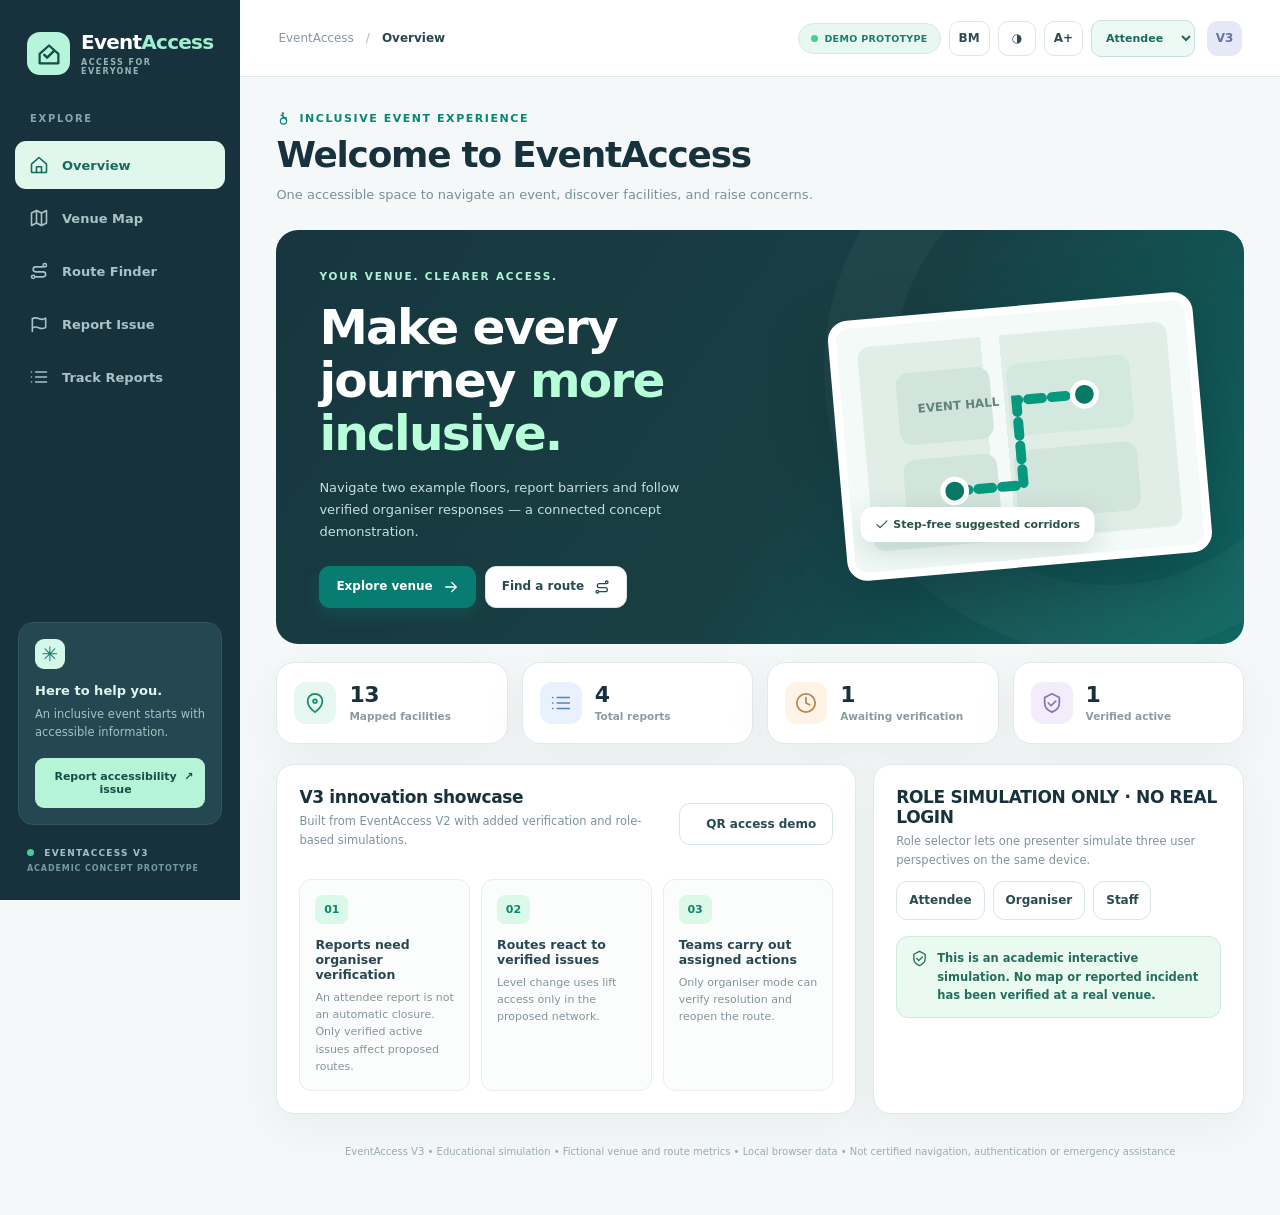
==== index.html @ 1c03f9f4 "Add files via upload" ====
<!doctype html>
<html lang="en">
<head>
<meta charset="utf-8" />
<meta name="viewport" content="width=device-width, initial-scale=1, viewport-fit=cover" />
<meta name="theme-color" content="#132f37" />
<meta name="description" content="EventAccess V3 academic prototype: discover accessible facilities, simulate safer routes, report accessibility issues and coordinate organiser responses." />
<title>EventAccess V3 — Inclusive by design</title>
<link rel="stylesheet" href="styles.css" />
</head>
<body>
<div class="app-shell">
  <aside class="sidebar" aria-label="Primary navigation">
    <a class="brand" href="#home" aria-label="EventAccess Home"><span class="brand-icon"><svg viewBox="0 0 32 32" fill="none" aria-hidden="true"><path d="M6 17 16 8l10 9v10H6V17Z" stroke="currentColor" stroke-width="2.4" stroke-linejoin="round"/><path d="m11 18 3 3 7-7" stroke="currentColor" stroke-width="2.7" stroke-linecap="round" stroke-linejoin="round"/></svg></span><span>Event<span class="brand-accent">Access</span><small>ACCESS FOR EVERYONE</small></span></a>
    <div class="side-label">EXPLORE</div>
    <nav class="nav-links" id="nav-links"></nav>
    <div class="side-help"><div class="support-icon">✳</div><strong data-t="sidebarHelpTitle">Here to help you.</strong><p data-t="sidebarHelpText">An inclusive event starts with accessible information.</p><button class="help-button" type="button" id="sidebar-help-btn">Report accessibility issue <span>↗</span></button></div>
    <div class="side-foot"><span class="status-dot"></span> EVENTACCESS V3<br><small>ACADEMIC CONCEPT PROTOTYPE</small></div>
  </aside>
  <div class="workspace">
    <header class="topbar"><div class="crumb"><span class="crumb-home">EventAccess</span><span class="crumb-div">/</span><strong id="crumb-name">Overview</strong></div><div class="top-actions"><span class="demo-chip"><span class="pulse"></span><span id="demo-word">DEMO PROTOTYPE</span></span><button id="lang-button" class="top-button" type="button" aria-label="Switch language between English and Bahasa Melayu">BM</button><button id="contrast-button" class="top-button" type="button" title="Toggle high contrast" aria-label="Toggle high-contrast mode">◑</button><button id="text-button" class="top-button" type="button" title="Increase text size" aria-label="Toggle large-text mode">A+</button><select id="role-picker" aria-label="Simulation role" class="role-picker"><option value="attendee">Attendee</option><option value="organiser">Organiser</option><option value="staff">Staff</option></select><span class="avatar" aria-hidden="true">V3</span></div></header>
    <main id="view" class="main-content" tabindex="-1"></main>
  </div>
</div>
<div id="modal-root"></div>
<div id="toast" role="status" aria-live="polite"></div>
<script src="app.js" defer></script>
<script src="v3.js" defer></script>
</body>
</html>
---- styles.css ----
:root{--navy:#17323c;--navy2:#203d49;--teal:#087c71;--teal2:#119988;--aqua:#d8faeb;--sage:#effaf4;--bg:#f5f8f8;--paper:#fff;--text:#29424c;--muted:#70858d;--border:#e1e9e9;--pink:#f6e3df;--orange:#e89c51;--blue:#578ac3;--shadow:0 14px 48px rgba(27,62,69,.055);--s:1;--round:18px;--success:#148c70;--danger:#bf594e;font-family:Inter,ui-sans-serif,system-ui,-apple-system,BlinkMacSystemFont,"Segoe UI",sans-serif;color:var(--text)}
*{box-sizing:border-box}html{scroll-behavior:smooth}body{margin:0;background:var(--bg);font-size:calc(14px * var(--s))}button,input,textarea,select{font:inherit}button{cursor:pointer}a{color:inherit;text-decoration:none}svg{display:inline-block;vertical-align:middle;max-width:100%}h1,h2,h3,h4,p{margin-top:0}button:focus-visible,select:focus-visible,input:focus-visible,textarea:focus-visible,a:focus-visible,[tabindex]:focus-visible{outline:3px solid #edb64b;outline-offset:3px}.app-shell{display:flex;min-height:100vh}.sidebar{background:var(--navy);color:#e1f4ee;flex:0 0 235px;display:flex;flex-direction:column;padding:30px 15px 24px;position:sticky;top:0;height:100vh;z-index:10}.brand{display:flex;align-items:center;gap:11px;padding:0 12px 37px;font-size:20px;letter-spacing:-.75px;font-weight:850;color:#fff}.brand-icon{display:grid;place-items:center;background:#b6f5d9;border-radius:13px;width:43px;height:43px;color:#174e49;flex:none}.brand-icon svg{width:30px;height:30px}.brand-accent{color:#a1efd1}.brand small{display:block;color:#91b8b4;letter-spacing:1.45px;font-size:8px;margin-top:4px}.side-label{font-weight:850;letter-spacing:1.7px;color:#83a6ae;font-size:10px;margin:0 15px 17px}.nav-links{display:flex;flex-direction:column;gap:5px}.nav-link{display:flex;gap:13px;align-items:center;padding:13px 13px;border:1px solid transparent;border-radius:11px;font-size:13px;font-weight:670;color:#a8c2c5;background:none;text-align:left;width:100%;transition:background .15s}.nav-link:hover{background:#264852;color:#fff}.nav-link.active{color:#176b5c;background:#e0f7ec;font-weight:850}.nav-link svg{height:20px;width:20px;flex:none}.side-help{margin:auto 3px 0;background:#244751;border-radius:15px;border:1px solid #31545b;padding:16px}.support-icon{width:30px;height:30px;border-radius:9px;display:grid;place-items:center;background:#d4f8e7;color:#1a7868;font-size:20px;margin-bottom:13px}.side-help strong{font-size:13px}.side-help p{color:#a3c3c3;font-size:11.5px;line-height:1.6;margin:7px 0 17px}.help-button{width:100%;border:0;border-radius:9px;background:#b5f4d7;color:#174c46;padding:12px;font-weight:850;font-size:11px;display:flex;justify-content:space-between}.side-foot{font-size:9px;letter-spacing:1.2px;font-weight:850;margin:21px 12px 0;color:#a3c2c5;line-height:1.65}.side-foot small{font-size:8px;letter-spacing:.9px;color:#759aa3}.status-dot,.pulse{display:inline-block;background:#44ce98;border-radius:50%;width:7px;height:7px;margin-right:6px}.workspace{flex:1;min-width:0}.topbar{height:77px;padding:0 38px;background:var(--paper);border-bottom:1px solid var(--border);display:flex;align-items:center;justify-content:space-between;gap:10px}.crumb{font-size:12px;display:flex;align-items:center;gap:12px;color:#8796a0}.crumb strong{color:#294652;font-weight:850}.crumb-div{color:#adbabf}.top-actions{display:flex;align-items:center;gap:8px}.demo-chip{background:#e8f7ef;border:1px solid #d6eae1;color:#187e6b;font-size:9.5px;letter-spacing:.3px;font-weight:850;padding:9px 12px;border-radius:99px;white-space:nowrap}.top-button{background:#fff;border:1px solid #dce8e6;border-radius:10px;height:35px;min-width:38px;padding:0 9px;color:#314c55;font-weight:850;font-size:12px}.top-button[aria-pressed=true]{background:#ceefe3;color:#035b51;border-color:#9addc6}.avatar{height:35px;width:35px;border-radius:11px;display:grid;place-items:center;background:#e5e9f7;color:#6671a8;font-weight:850;font-size:12px;margin-left:4px}.main-content{padding:34px 36px 55px;max-width:1480px;margin:auto}.kicker{color:#088677;font-size:11px;letter-spacing:1.55px;font-weight:850;display:flex;align-items:center;gap:8px;text-transform:uppercase}.page-title{font-size:clamp(28px,2.8vw,38px);font-weight:870;letter-spacing:-1.2px;line-height:1.13;color:var(--navy);margin:9px 0 8px}.page-subtitle{color:#799099;font-size:13px;line-height:1.7;margin-bottom:24px;max-width:840px}.card{background:var(--paper);border:1px solid var(--border);border-radius:var(--round);box-shadow:var(--shadow)}.pad{padding:22px}.flex{display:flex;align-items:center}.between{justify-content:space-between}.gap{gap:12px}.muted{color:var(--muted)}.subnote{font-size:11.5px;color:#7e939a;line-height:1.65}.section-head{font-size:17px;font-weight:850;color:var(--navy);letter-spacing:-.35px;margin:0 0 5px}.btn{border:1px solid transparent;display:inline-flex;align-items:center;justify-content:center;gap:10px;padding:12px 16px;border-radius:11px;font-size:12px;font-weight:850;line-height:1.25;transition:transform .16s,background .16s;white-space:nowrap}.btn:hover{transform:translateY(-1px)}.btn svg{height:16px;width:16px}.btn-main{background:var(--teal);color:#fff;box-shadow:0 6px 17px #168a7840}.btn-outline{background:#fff;color:#274b52;border-color:#d8e6e6}.btn-soft{background:#d8f8e8;color:#13705e}.btn-danger{background:#f5e4df;color:#a54d45}.btn:disabled{cursor:not-allowed;opacity:.5}.btn-full{width:100%}.chip{display:inline-flex;align-items:center;gap:6px;border-radius:999px;padding:7px 10px;background:#eef3f3;color:#577078;font-weight:800;font-size:10px;white-space:nowrap}.chip.green{background:#e4f8eb;color:#13836a}.chip.red{background:#f9e9e7;color:#b2514a}.chip.amber{background:#fff2df;color:#aa732e}.chip.blue{background:#e6effa;color:#466fa5}.chip svg{height:13px;width:13px}.banner{border-radius:13px;padding:12px 15px;display:flex;align-items:flex-start;gap:9px;font-size:11px;line-height:1.65;margin-bottom:17px;background:#fff6e9;border:1px solid #efdfc6;color:#946a35}.banner svg{width:17px;height:17px;flex-shrink:0;margin-top:1px}.banner.success{background:#e8fbef;border-color:#c2ebd0;color:#28795c}.banner.warn{background:#fdf3e7}.hero{background:linear-gradient(125deg,#17363f 0%,#183f43 55%,#0c7069 110%);min-height:333px;border-radius:22px;display:grid;grid-template-columns:1fr .86fr;position:relative;overflow:hidden;color:#fff}.hero:after{content:"";position:absolute;width:430px;height:430px;border:70px solid #ffffff09;border-radius:50%;right:-150px;top:-145px}.hero-copy{padding:40px 35px 36px 43px;z-index:1}.hero-kicker{font-size:10.5px;font-weight:900;letter-spacing:1.8px;color:#b1f1d8}.hero h2{font-size:clamp(32px,3.8vw,51px);letter-spacing:-1.8px;line-height:1.09;margin:19px 0 17px;color:#fff;max-width:560px}.hero h2 em{font-style:normal;color:#b7ffd9}.hero p{font-size:13px;line-height:1.7;color:#c7dfde;max-width:405px;margin-bottom:23px}.hero-actions{display:flex;gap:9px;flex-wrap:wrap}.hero-map{display:flex;align-items:center;justify-content:center;padding:24px;z-index:1}.hero-graphic{width:min(100%,366px);aspect-ratio:1.4;border-radius:20px;background:#f3faf7;border:8px solid white;box-shadow:0 24px 60px #082c3265;transform:rotate(-5deg);position:relative;overflow:hidden}.hero-graphic:before{content:"";position:absolute;inset:20px;background:linear-gradient(90deg,#e0eee7 0 40%,transparent 40% 46%,#e0eee7 46% 100%);border-radius:12px}.hero-route{position:absolute;top:11%;left:9%;height:82%;width:82%}.hero-overlay{position:absolute;bottom:21px;left:8px;transform:rotate(5deg);background:#fff;padding:10px 14px;border-radius:12px;box-shadow:0 9px 30px #0d403f2a;color:#28544c;font-size:11px;font-weight:850}.home-metrics,.dash-metrics{display:grid;grid-template-columns:repeat(4,1fr);gap:14px;margin:18px 0 20px}.metric{display:flex;gap:13px;align-items:center;padding:19px 17px}.metric-icon{display:grid;place-items:center;height:42px;width:42px;border-radius:12px;background:#e6f8ef;color:#118a70;flex:none}.metric-icon.blue{background:#e9f1fc;color:#5584ba}.metric-icon.purple{background:#f3edfb;color:#8974b2}.metric-icon.orange{background:#fff2e7;color:#bb854e}.metric-icon svg{height:22px;width:22px}.metric-num{font-weight:900;color:var(--navy);font-size:22px;letter-spacing:-.5px}.metric-desc{color:#8a9ba2;font-weight:700;font-size:10.5px;margin-top:3px}.home-grid{display:grid;grid-template-columns:1.22fr .78fr;gap:17px}.step-grid{display:grid;grid-template-columns:repeat(3,1fr);gap:11px;margin-top:18px}.step{padding:15px;border:1px solid #e7eeee;border-radius:12px;background:#fafdfb}.step-index{display:inline-grid;place-items:center;border-radius:8px;height:29px;width:33px;background:#daf9e9;color:#0c866c;font-size:11px;font-weight:900}.step h3{font-size:12.5px;color:#2b4651;margin:13px 0 7px}.step p{font-size:11px;line-height:1.55;color:#82959c;margin:0}.home-note{padding:13px 0;display:flex;gap:11px;border-bottom:1px solid #edf0f1}.home-note:last-child{border-bottom:0}.home-note svg{height:19px;width:19px;color:var(--teal);flex:none}.home-note b{display:block;font-size:11.5px;color:#36525d;margin:0 0 5px}.home-note small{font-size:10.5px;color:#8a9ca4;line-height:1.6}.split{display:grid;grid-template-columns:minmax(0,1.7fr) minmax(270px,.7fr);gap:17px;align-items:start}.map-panel{padding:17px}.map-toolbar{display:flex;align-items:center;justify-content:space-between;gap:13px;margin-bottom:13px;flex-wrap:wrap}.floor-pill{font-size:10px;color:#5a7c7e;font-weight:850;border-radius:8px;padding:9px 11px;background:#ecf5f2}.filter-row{display:flex;flex-wrap:wrap;gap:5px}.filter-button{padding:8px 10px;font-size:10.5px;font-weight:850;border:1px solid #dfebea;border-radius:8px;color:#697f86;background:#fff}.filter-button.active{background:#dcf8eb;border-color:#b7e6d2;color:#087e67}.map-canvas{width:100%;height:auto;max-height:560px;display:block;background:#f6faf9;border-radius:14px;border:1px solid #e4efed;overflow:hidden}.map-canvas .zone{fill:#e5f1eb;stroke:#c5ded5;stroke-width:2}.map-canvas .zoneb{fill:#e9f0f9;stroke:#cad9e7;stroke-width:2}.map-canvas .zonep{fill:#f0ebf7;stroke:#ddd0e8;stroke-width:2}.map-canvas .zoneg{fill:#f9f2e8;stroke:#ecdac8;stroke-width:2}.map-canvas .corridor{fill:none;stroke:#eaf2ec;stroke-width:44;stroke-linecap:round;stroke-linejoin:round}.map-canvas .centerline{fill:none;stroke:#b4d3c4;stroke-dasharray:5 10;stroke-width:2.2;stroke-linecap:round}.map-canvas .zlabel{fill:#57797b;font-size:13px;font-weight:900;letter-spacing:.5px}.map-canvas .zsmall{fill:#89a09e;font-size:11px;font-weight:720}.map-canvas .pathback{fill:none;stroke:white;stroke-width:17;stroke-linejoin:round;stroke-linecap:round}.map-canvas .pathfront{fill:none;stroke:#09ac91;stroke-width:9;stroke-dasharray:14 8;stroke-linejoin:round;stroke-linecap:round;animation:flowdash 15s linear infinite}.map-canvas .blocked{fill:none;stroke:#e67b65;stroke-width:8;stroke-linecap:round;stroke-dasharray:10 8}.map-canvas .pin{cursor:pointer}.map-canvas .pin circle{fill:#078e79;stroke:#fff;stroke-width:4;filter:drop-shadow(0 3px 6px #42796e44)}.map-canvas .pin.support circle{fill:#5981b7}.map-canvas .pin.issue circle{fill:#bf6459}.map-canvas .pin.active circle{fill:#173c4a;stroke:#b4f3d8;stroke-width:5}.map-canvas .pin.faded{opacity:.2;pointer-events:none}.map-canvas .pin text{fill:#fff;font-weight:900;font-size:18px;text-anchor:middle;dominant-baseline:central;pointer-events:none}.legend{display:flex;align-items:center;flex-wrap:wrap;gap:15px;margin:12px 0 5px}.legend span{font-size:10px;color:#718790;font-weight:800;display:flex;gap:7px;align-items:center}.legend i{height:9px;width:9px;border-radius:50%;background:#07947d;display:inline-block}.legend i.hazard{background:#d57e64}.legend i.route{background:#0dbb9e}.small-hint{font-size:10.5px;line-height:1.7;color:#86969b;margin:11px 0 0}.info-stack{display:flex;flex-direction:column;gap:15px}.facility-icon{height:48px;width:48px;border-radius:13px;background:#e6f9ec;color:#0d8c75;display:grid;place-items:center;margin-bottom:12px}.facility-icon svg{height:23px;width:23px}.info-stack h3{font-size:18px;letter-spacing:-.5px;color:#233f4c;margin:9px 0}.info-stack p{font-size:11.5px;color:#789099;line-height:1.7;margin-bottom:14px}.feature-list{display:flex;flex-direction:column;gap:11px;margin:17px 0 23px}.feature-list div{display:flex;gap:9px;align-items:center;font-size:11.5px;color:#55747a}.feature-list svg{color:#10927a;width:15px;height:15px}.facility-tile{display:flex;justify-content:space-between;gap:8px;align-items:center;margin:10px 0;font-size:11px;padding:11px;background:#f7faf9;border-radius:9px}.form-label{display:block;font-size:11.5px;color:#445e67;font-weight:850;margin-bottom:9px}.form-control{width:100%;padding:12px 13px;border:1px solid #dae7e7;border-radius:10px;color:#324e5b;background:#fbfdfd;min-height:45px;outline:0;font-size:12px}.form-control:focus{border-color:#3db09d;box-shadow:0 0 0 3px #d7f9ec}.form-group{margin-bottom:19px;min-width:0}.form-control::placeholder{color:#a2b0b5}.textarea{min-height:112px;resize:vertical;line-height:1.6}.form-grid{display:grid;grid-template-columns:1fr 1fr;gap:14px}.route-grid{display:grid;grid-template-columns:minmax(320px,.74fr) minmax(0,1.26fr);align-items:start;gap:18px}.accessible-pill{display:flex;align-items:center;gap:10px;background:#e9f9ef;border:1px solid #ccedda;color:#17846a;font-size:11.5px;font-weight:850;border-radius:11px;padding:12px 13px;margin:8px 0 19px}.accessible-pill svg{height:18px;width:18px}.route-result{border:1px solid #c9ebdd;background:#f4fdf8;padding:17px;border-radius:12px;margin-top:17px}.route-result-head{font-size:12.5px;font-weight:850;color:#316254;display:flex;justify-content:space-between}.route-big{font-size:25px;color:#19483b;font-weight:900;margin:11px 0 5px}.route-big small{font-size:12px;color:#6c9488;font-weight:750}.route-result p{font-size:11px;line-height:1.65;color:#6b9185;margin:0}.steps-list{list-style:none;padding:0;margin:15px 0 0}.steps-list li{display:flex;gap:9px;align-items:center;border-bottom:1px solid #edf2ef;padding:9px 0;color:#5d7a80;font-size:11px}.steps-list li:last-child{border:none}.steps-list b{display:grid;place-items:center;width:24px;height:24px;background:#dff8e9;color:#0a866a;border-radius:8px;flex:none}.route-empty{background:#f3f8f8;text-align:center;border-radius:12px;padding:25px;color:#79919b;font-size:12px;line-height:1.6;margin-top:17px}.route-empty svg{width:30px;height:30px;display:block;margin:0 auto 9px;color:#9bb4b8}.report-grid{display:grid;grid-template-columns:minmax(0,1.3fr) minmax(260px,.7fr);align-items:start;gap:18px}.upload-box{border:1px dashed #b8d4cc;background:#f7fcf9;border-radius:12px;padding:14px;display:flex;align-items:center;gap:12px}.upload-box input{width:100%;font-size:11px;max-width:100%;color:#527d78}.upload-box small{display:block;color:#8ca39c;font-size:10px;margin-top:5px;line-height:1.5}.preview-img{max-width:150px;max-height:110px;object-fit:cover;border-radius:8px;margin-top:10px}.privacy{display:flex;gap:9px;align-items:flex-start;font-size:11px;line-height:1.6;color:#607983;margin-bottom:17px}.privacy svg{height:16px;width:16px;flex:none;color:var(--teal)}.workflow{display:flex;flex-direction:column;gap:21px;margin-top:22px}.flow-step{display:flex;gap:11px}.flow-step-number{width:31px;height:31px;border-radius:10px;background:#e1f8eb;color:#0a856b;display:grid;place-items:center;font-weight:900;font-size:11px;flex:none}.flow-step b{font-size:11.5px;color:#3a5b63}.flow-step p{font-size:11px;line-height:1.65;color:#7f969e;margin:5px 0 0}.recent{margin-top:18px}.recent-item{border-top:1px solid #edf2f1;padding:12px 0;display:flex;align-items:center;justify-content:space-between;gap:10px}.recent-item strong{display:block;color:#39545e;font-size:11.5px}.recent-item small{font-size:10px;color:#8ba0a5}.dash-metrics{margin-top:0}.dash-layout{display:grid;grid-template-columns:minmax(0,1.65fr) minmax(250px,.72fr);gap:17px}.table-wrap{width:100%;overflow:auto}.issue-table{border-collapse:collapse;text-align:left;width:100%;min-width:610px}.issue-table th{background:#f8fbfa;color:#85999f;font-size:9.5px;font-weight:900;letter-spacing:.5px;text-transform:uppercase;padding:15px 13px;border-top:1px solid #ebf0ef;border-bottom:1px solid #ebf0ef}.issue-table td{font-size:11px;line-height:1.5;color:#526d77;padding:17px 13px;border-bottom:1px solid #edf2f0}.issue-table tbody tr:last-child td{border-bottom:0}.issue-table tbody tr:hover td{background:#f9fcfb}.issue-table strong{color:#2e4b56}.report-id{color:#11927e;font-size:10px;font-weight:900;display:block;margin-bottom:5px}.table-btn{border:1px solid #d9e8e7;border-radius:8px;background:#fff;color:#446a6e;font-size:10px;font-weight:850;padding:9px 11px}.table-btn:hover{background:#eafaf2}.filter-combo{display:flex;gap:6px;flex-wrap:wrap}.activity-list{display:flex;flex-direction:column;margin-top:20px;gap:20px}.activity-line{display:flex;gap:12px;font-size:11px}.activity-line .dot{width:11px;height:11px;background:#188e70;border:3px solid #daf7e9;border-radius:50%;margin-top:3px;flex:none}.activity-line b{color:#3d5c64}.activity-line p{margin:5px 0 0;color:#8a9da2;line-height:1.55}.dash-cta{background:linear-gradient(145deg,#e5f8f0,#f6fbff);padding:16px;border-radius:12px;margin-top:23px}.dash-cta b{font-size:12px;color:#27645b}.dash-cta p{font-size:11px;color:#74948f;line-height:1.65;margin:7px 0 13px}.empty{padding:32px 15px;text-align:center;color:#8398a0;font-size:12px;line-height:1.6}.modal-overlay{position:fixed;inset:0;display:flex;align-items:center;justify-content:center;padding:15px;background:#082531ab;z-index:90}.modal{background:#fff;border-radius:19px;padding:25px;width:min(100%,480px);max-height:min(90vh,790px);overflow-y:auto;box-shadow:0 22px 80px #062a3a65}.modal-head{display:flex;align-items:flex-start;justify-content:space-between;gap:13px;margin-bottom:18px}.modal-head h3{font-size:20px;color:#24444f;letter-spacing:-.5px;margin:4px 0 0}.close-btn{width:36px;height:36px;display:grid;place-items:center;background:#f1f6f5;color:#68838a;border:0;border-radius:10px}.modal-desc{color:#65818a;font-size:12px;line-height:1.65}.modal-actions{display:flex;justify-content:flex-end;gap:9px;margin-top:20px}.qr-code{display:block;width:min(235px,80%);margin:5px auto 14px;padding:9px;border:1px solid #e0e9e8;border-radius:12px}.qr-choices{display:flex;gap:8px;flex-wrap:wrap;justify-content:center;margin-bottom:16px}.qr-choices button{background:#f6f9f9;border:1px solid #dceae8;padding:9px 12px;border-radius:10px;color:#53747d;font-size:11px;font-weight:850}.qr-choices button.selected{background:#ddf9eb;color:#0e8770}.tracker{border:1px solid #e1edeb;border-radius:13px;padding:14px;margin-top:14px}.tracker-stage{display:flex;align-items:center;justify-content:space-between;gap:5px;margin:14px 0}.tracker-stage span{font-size:10px;padding:8px 9px;border-radius:9px;background:#edf2f1;color:#8ba0a3;font-weight:850}.tracker-stage span.active{background:#d8f7e5;color:#117d60}.footer{text-align:center;font-size:10px;color:#9aabb0;line-height:1.65;margin-top:30px}.alert-bubble{display:flex;gap:8px;align-items:flex-start;background:#fff4eb;border:1px solid #f2dfd1;color:#9f6550;padding:12px;border-radius:11px;font-size:11px;line-height:1.6;margin-top:11px}.alert-bubble svg{flex:none;width:16px;height:16px}.toast{position:fixed;right:22px;bottom:22px;z-index:120;background:#17433e;color:#fff;border-radius:12px;padding:14px 17px;font-weight:800;font-size:12px;max-width:380px;box-shadow:0 15px 35px #103d4055}.muted-box{padding:12px;background:#f4f8f6;border-radius:10px;color:#778e91;font-size:11px;line-height:1.6}.tiny-note{font-size:10px;color:#8ca0a4;line-height:1.55}.sr-only{position:absolute!important;width:1px;height:1px;padding:0;margin:-1px;overflow:hidden;clip:rect(0,0,0,0);white-space:nowrap;border:0}@keyframes flowdash{to{stroke-dashoffset:-400}}body.large-text{--s:1.12}body.large-text .page-subtitle,body.large-text .subnote,body.large-text .form-label,body.large-text .nav-link,body.large-text .btn,body.large-text .issue-table td,body.large-text .feature-list div,body.large-text .step p{font-size:calc(13px * var(--s))}body.contrast{--bg:#fff;--paper:#fff;--navy:#07171e;--navy2:#102c34;--text:#101d21;--muted:#314950;--border:#506d6c;--teal:#005d54;--teal2:#005d54;--sage:#e7f5ec}body.contrast .page-subtitle,body.contrast .subnote,body.contrast .step p,body.contrast .footer,body.contrast .small-hint{color:#284a4f}body.contrast .card{border-width:1.5px}body.contrast .chip,body.contrast .filter-button{border-color:#658079}body.contrast .hero{background:#07171e}@media(prefers-reduced-motion:reduce){*,*:before,*:after{scroll-behavior:auto!important;animation:none!important;transition:none!important}}
@media(max-width:1240px){.sidebar{flex-basis:213px}.main-content{padding:29px 24px 55px}.topbar{padding:0 25px}.home-metrics,.dash-metrics{gap:9px}.metric{padding:15px 11px}.metric-icon{height:37px;width:37px}.metric-icon svg{height:19px;width:19px}.hero h2{font-size:38px}}
@media(max-width:1030px){.home-grid,.dash-layout{grid-template-columns:1fr}.home-metrics,.dash-metrics{grid-template-columns:repeat(2,1fr)}.split{grid-template-columns:1fr}.info-stack{display:grid;grid-template-columns:1fr 1fr}.route-grid,.report-grid{grid-template-columns:1fr}.route-grid>.map-panel{order:-1}}
@media(max-width:760px){.sidebar{height:auto;width:100%;min-height:0;position:fixed;top:auto;bottom:0;display:block;padding:7px 5px calc(6px + env(safe-area-inset-bottom));background:#fff;border-top:1px solid #dfe9e7;box-shadow:0 -6px 21px #294f5330}.brand,.side-label,.side-help,.side-foot{display:none}.nav-links{display:flex;flex-direction:row;gap:3px;justify-content:space-between}.nav-link{display:flex;flex-direction:column;align-items:center;justify-content:center;gap:3px;font-size:9px;flex:1;min-width:0;padding:7px 0;text-align:center;color:#71898e}.nav-link:hover{background:#e7f6ef;color:#0b7e67}.nav-link.active{background:#d9f7e8;color:#0e8067}.nav-link svg{width:19px;height:19px}.workspace{width:100%}.topbar{height:64px;padding:0 13px}.top-actions{gap:5px}.top-button{min-width:32px;height:31px;padding:0 7px;font-size:11px}.avatar{display:none}.demo-chip{font-size:8px;padding:7px 8px}.crumb{font-size:11px;gap:6px}.main-content{padding:23px 13px calc(104px + env(safe-area-inset-bottom))}.hero{grid-template-columns:1fr}.hero-copy{padding:31px 23px 25px}.hero h2{font-size:36px}.hero-map{padding:0 30px 30px;min-height:204px}.hero-graphic{width:min(90%,290px);height:195px}.hero-overlay{bottom:16px;left:30px}.metric{gap:9px}.metric-icon{width:35px;height:35px}.metric-num{font-size:18px}.metric-desc{font-size:9px}.home-grid{gap:13px}.step-grid{gap:8px}.step{padding:11px}.step h3{font-size:11px}.step p{font-size:10px}.map-panel{padding:12px}.info-stack{grid-template-columns:1fr}.form-grid{grid-template-columns:1fr;gap:0}.pad{padding:18px}.map-canvas{max-height:none}.page-title{font-size:30px}.page-subtitle{font-size:12px}.modal-overlay{align-items:center}.hero-kicker{font-size:10px}}
@media(max-width:390px){.hero h2{font-size:31px}.step-grid{grid-template-columns:1fr}.step{display:grid;grid-template-columns:auto 1fr;column-gap:12px}.step h3{margin:2px 0 5px}.step p{grid-column:2}.nav-link{font-size:8px}.demo-chip{font-size:7.5px}}
/* V3 design system extensions: venue floors, role simulations, trusted incident workflow, analytics */
.role-picker{height:37px;max-width:122px;border:1px solid #cbded9;background:#edfaf3;border-radius:10px;color:#19695d;padding:0 10px;font-size:11px;font-weight:850;cursor:pointer}.role-picker:focus{outline:3px solid #efbf5a}.v3-inline-feature{display:flex;gap:9px;align-items:flex-start;border-radius:12px;border:1px solid #cfeade;background:#eafaf1;padding:12px 14px;margin:0 0 17px;color:#256d5d;font-size:11.5px;font-weight:680;line-height:1.6}.v3-inline-feature svg{flex:none;margin-top:1px}.v3-inline-feature.pending{background:#fff5e7;border-color:#f0dbb8;color:#996a30}.floor-switch{display:flex;gap:5px;background:#edf5f2;padding:4px;border-radius:11px}.floor-switch button{border:0;background:transparent;color:#6e8986;font-size:10.5px;font-weight:850;padding:8px 14px;border-radius:8px}.floor-switch button.active{background:#087c71;color:white;box-shadow:0 3px 10px #0b5f5025}.map-canvas .pin .pending-halo{fill:#e8ad4e;stroke:#fff;stroke-width:2}.map-canvas .pin .you-marker{fill:#3c6dc8;stroke:#fff;stroke-width:3;filter:drop-shadow(0 2px 4px #31528c88)}.legend .amber-dot{background:#e5aa54}.v3-ticket{padding:19px;box-shadow:none}.v3-ticket h3{color:var(--navy);font-size:15px;letter-spacing:-.25px;margin:0 0 4px}.v3-ticket-excerpt{font-size:11.5px;line-height:1.6;color:#66818b;margin:12px 0 18px}.v3-chip-stack{display:flex;flex-direction:column;gap:5px;align-items:flex-end}.v3-tracker-grid{display:grid;grid-template-columns:repeat(2,minmax(0,1fr));gap:15px}.v3-event{display:flex;gap:13px;padding:0 0 18px;position:relative}.v3-event:last-child{padding-bottom:0}.v3-event:not(:last-child):before{content:"";position:absolute;top:13px;left:7px;bottom:0;border-left:2px solid #dcece5}.v3-event-dot{height:16px;width:16px;flex:none;border:4px solid #d9efe3;background:#1b9d80;border-radius:50%;position:relative;z-index:1}.v3-event-dot.latest{border-color:#b3f2d6;background:#067c6b}.v3-event strong{font-size:11.5px;color:#32515c}.v3-event p{font-size:10.5px;line-height:1.6;color:#668189;margin:5px 0 3px}.v3-event small{font-size:10px;color:#a0b0b2}.v3-timeline{padding:7px 5px;max-height:300px;overflow:auto}.v3-process{display:flex;flex-direction:column;gap:13px;margin:19px 0}.v3-process>div{display:flex;align-items:center;gap:11px;font-size:11.5px;color:#53727b;font-weight:750}.v3-process span{background:#e1f9ec;color:#077c69;border-radius:8px;padding:7px 9px;font-size:10px;font-weight:900}.v3-hr{border:0;border-top:1px solid #e6eeec;margin:19px 0}.v3-analytics-grid{display:grid;grid-template-columns:repeat(2,minmax(0,1fr));gap:17px}.v3-bars{margin-top:18px;display:flex;flex-direction:column;gap:15px}.v3-bar-row{display:grid;grid-template-columns:minmax(105px,1.02fr) minmax(70px,1.5fr) 27px;align-items:center;gap:9px}.v3-bar-row>span{font-size:11px;font-weight:700;color:#526d77;white-space:normal;line-height:1.4}.v3-bar-track{height:13px;background:#eaf1ef;border-radius:99px;overflow:hidden}.v3-bar-fill{background:#0b997c;height:100%;border-radius:99px}.v3-bar-fill.v3-color-1{background:#6696d0}.v3-bar-fill.v3-color-2{background:#d7a15d}.v3-bar-fill.v3-color-3{background:#8a7fc3}.v3-bar-row strong{text-align:right;font-size:12px;color:#315661}.v3-stat-row{display:flex;justify-content:space-between;border-bottom:1px solid #eef3f1;align-items:center;padding:12px 0;color:#67818a;font-size:11.5px}.v3-stat-row strong{font-size:19px;color:#1e645a}.v3-average{font-weight:900;color:#13826c;font-size:29px;margin:11px 0}.v3-staff-head{display:flex;justify-content:space-between;align-items:center;margin-bottom:17px;gap:20px}.v3-staff-head>div:first-child{min-width:200px;width:350px;max-width:100%}.v3-staff-count{text-align:right;display:flex;align-items:center;gap:12px}.v3-staff-count strong{font-size:36px;color:#09846e}.v3-staff-count span{font-size:12px;color:#66838a;font-weight:800}.v3-task-grid{display:grid;grid-template-columns:repeat(2,minmax(0,1fr));gap:16px}.v3-task-grid .empty{grid-column:1/-1}.v3-role-summary{display:flex;flex-wrap:wrap;gap:8px}.v3-role-summary .btn{padding:11px 12px}.v3-note{font-size:11px;color:#789199;line-height:1.65}.modal .v3-timeline{padding:8px 0 0}.modal .v3-event:not(:last-child):before{border-left-color:#cfe5da}body.contrast .role-picker{background:white;color:#062d27;border-color:#14332e}body.contrast .v3-inline-feature{color:#0b483e}body.large-text .role-picker,body.large-text .v3-bar-row span,body.large-text .v3-event p{font-size:13px}
@media(max-width:1180px){.topbar{gap:6px}.role-picker{max-width:104px;padding:0 6px}.v3-bar-row{grid-template-columns:minmax(100px,1fr) minmax(65px,1.3fr) 24px;gap:7px}}
@media(max-width:900px){.v3-analytics-grid{grid-template-columns:1fr}.v3-staff-head{flex-wrap:wrap}}
@media(max-width:760px){.topbar{padding:0 10px}.demo-chip{display:none}.role-picker{max-width:89px;height:32px;font-size:10px}.top-button{height:32px}.v3-tracker-grid,.v3-task-grid{grid-template-columns:1fr}.v3-chip-stack{align-items:flex-start}.v3-ticket{padding:15px}.v3-staff-head{padding:16px}.v3-inline-feature{font-size:11px}.floor-switch button{padding:8px 12px}.map-toolbar{align-items:flex-start}.v3-bar-row{grid-template-columns:minmax(100px,1.1fr) minmax(70px,1.8fr) 22px}}
@media(max-width:390px){.crumb-home{display:none}.top-actions{gap:3px}.role-picker{width:78px;font-size:9.5px}.v3-staff-count strong{font-size:29px}}
@media(max-width:760px){.split,.route-grid,.report-grid,.home-grid,.dash-layout,.v3-analytics-grid{grid-template-columns:minmax(0,1fr)}.split>*,.route-grid>*,.report-grid>*,.home-grid>*,.dash-layout>*,.map-panel,.info-stack{min-width:0}.map-toolbar{min-width:0;max-width:100%}.floor-pill{max-width:100%;white-space:normal}.v3-inline-feature{max-width:100%}}
@media(min-width:761px) and (max-width:1040px){.hero{grid-template-columns:minmax(0,1fr)}.hero-map{min-height:205px;padding:0 25px 28px}.hero-graphic{max-width:320px}.main-content{padding:25px 20px 50px}.topbar{padding:0 18px}.top-actions .demo-chip{display:none}.home-grid,.split,.route-grid,.report-grid,.dash-layout,.v3-analytics-grid,.v3-tracker-grid,.v3-task-grid{grid-template-columns:minmax(0,1fr)}.info-stack{grid-template-columns:minmax(0,1fr)}.home-metrics,.dash-metrics{grid-template-columns:repeat(2,minmax(0,1fr))}.hero-copy{padding:32px 30px 26px}.home-grid>*,.split>*,.route-grid>*,.report-grid>*{min-width:0}}
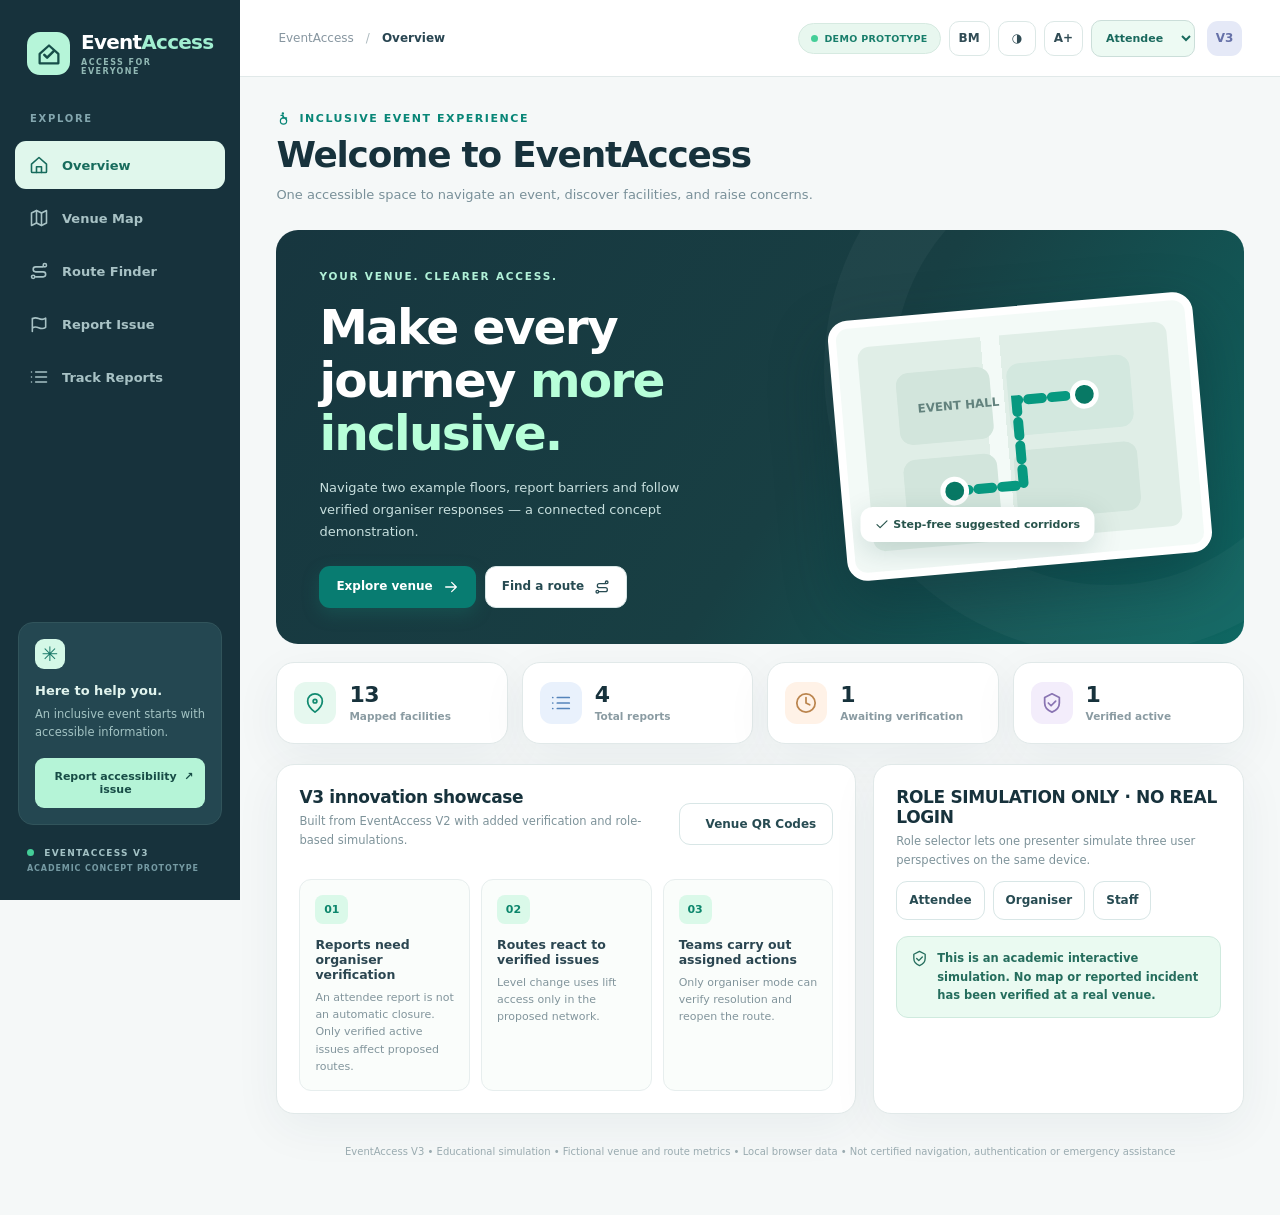
==== commit b73a6ab0: "Add files via upload" ====
--- a/index.html
+++ b/index.html
@@ -26,5 +26,6 @@
 <div id="toast" role="status" aria-live="polite"></div>
 <script src="app.js" defer></script>
 <script src="v3.js" defer></script>
+<script src="qr-live.js" defer></script>
 </body>
 </html>
--- a/styles.css
+++ b/styles.css
@@ -12,3 +12,39 @@
 @media(max-width:390px){.crumb-home{display:none}.top-actions{gap:3px}.role-picker{width:78px;font-size:9.5px}.v3-staff-count strong{font-size:29px}}
 @media(max-width:760px){.split,.route-grid,.report-grid,.home-grid,.dash-layout,.v3-analytics-grid{grid-template-columns:minmax(0,1fr)}.split>*,.route-grid>*,.report-grid>*,.home-grid>*,.dash-layout>*,.map-panel,.info-stack{min-width:0}.map-toolbar{min-width:0;max-width:100%}.floor-pill{max-width:100%;white-space:normal}.v3-inline-feature{max-width:100%}}
 @media(min-width:761px) and (max-width:1040px){.hero{grid-template-columns:minmax(0,1fr)}.hero-map{min-height:205px;padding:0 25px 28px}.hero-graphic{max-width:320px}.main-content{padding:25px 20px 50px}.topbar{padding:0 18px}.top-actions .demo-chip{display:none}.home-grid,.split,.route-grid,.report-grid,.dash-layout,.v3-analytics-grid,.v3-tracker-grid,.v3-task-grid{grid-template-columns:minmax(0,1fr)}.info-stack{grid-template-columns:minmax(0,1fr)}.home-metrics,.dash-metrics{grid-template-columns:repeat(2,minmax(0,1fr))}.hero-copy{padding:32px 30px 26px}.home-grid>*,.split>*,.route-grid>*,.report-grid>*{min-width:0}}
+
+/* EventAccess V3 Animated Venue Map: semantic SVG pictograms, no letter-coded pins. */
+.map-canvas .pin{outline:none}
+.map-canvas .pin > circle:first-of-type{transition:fill .22s ease,stroke .22s ease,filter .22s ease}
+.map-canvas .pin .pin-pictogram{overflow:visible;pointer-events:none;transform-origin:50% 50%;transform-box:fill-box;animation:eaPinFloat 3.2s ease-in-out infinite;animation-delay:calc(var(--pin-sequence) * -0.43s);filter:drop-shadow(0 1px 1px rgba(0,40,42,.18));}
+.map-canvas .pin.active .pin-pictogram{animation-duration:2.4s}
+.map-canvas .pin:hover .pin-pictogram,.map-canvas .pin:focus-visible .pin-pictogram{animation-play-state:paused;transform:scale(1.16);}
+.map-canvas .pin:hover > circle:first-of-type,.map-canvas .pin:focus-visible > circle:first-of-type{stroke:#c0ffe7;stroke-width:5;filter:drop-shadow(0 2px 9px rgba(0,124,111,.52))}
+.map-canvas .pin.active > circle:first-of-type{animation:eaPinHalo 3s ease-in-out infinite;}
+.map-canvas .pin .icon-animated-lift{transform-origin:center;animation:eaLift 2.6s ease-in-out infinite}
+.map-canvas .pin .icon-animated-aid{transform-origin:center;transform-box:fill-box;animation:eaAidPulse 2.4s ease-in-out infinite}
+.map-canvas .pin .icon-animated-check{stroke-dasharray:10 3;animation:eaTick 3.8s ease-in-out infinite}
+.map-canvas .pin .icon-animated-spark{transform-origin:center;transform-box:fill-box;animation:eaSpark 3.2s ease-in-out infinite}
+.map-canvas .pin .icon-animated-door{transform-origin:left center;transform-box:fill-box;animation:eaDoorOpen 4.2s ease-in-out infinite}
+.map-canvas .pin .icon-animated-sound{animation:eaTick 3.2s ease-in-out infinite}
+.map-canvas .pin .icon-animated-wave{animation:eaTick 3.4s ease-in-out infinite}
+.map-canvas .pin .pending-halo{animation:eaPinHalo 2.8s ease-in-out infinite}
+@keyframes eaPinFloat{0%,100%{transform:translateY(0)}50%{transform:translateY(-1.7px)}}
+@keyframes eaPinHalo{0%,100%{stroke:#fff;stroke-width:4}50%{stroke:#b9ffe2;stroke-width:5.4}}
+@keyframes eaLift{0%,100%{transform:translateY(0)}50%{transform:translateY(-1.7px)}}
+@keyframes eaAidPulse{0%,100%{transform:scale(1)}50%{transform:scale(.9)}}
+@keyframes eaTick{0%,100%{opacity:1;stroke-dashoffset:0}50%{opacity:.45;stroke-dashoffset:5}}
+@keyframes eaSpark{0%,100%{transform:scale(1);opacity:1}50%{transform:scale(.82);opacity:.55}}
+@keyframes eaDoorOpen{0%,100%{transform:scaleX(1)}50%{transform:scaleX(.74)}}
+/* Users who request reduced motion receive static, fully visible SVG markers. */
+@media(prefers-reduced-motion:reduce){.map-canvas .pin .pin-pictogram,.map-canvas .pin.active > circle:first-of-type,.map-canvas .pin .icon-animated-lift,.map-canvas .pin .icon-animated-aid,.map-canvas .pin .icon-animated-check,.map-canvas .pin .icon-animated-spark,.map-canvas .pin .icon-animated-door,.map-canvas .pin .icon-animated-sound,.map-canvas .pin .icon-animated-wave,.map-canvas .pin .pending-halo{animation:none!important;transform:none!important;transition:none!important;opacity:1!important}}
+/* Real QR launch points — independent links and printable, scannable images. */
+.qr-live-body{text-align:center}
+.qr-live-place{display:inline-flex;align-items:center;gap:8px;color:#0a796b;background:#e7f8ef;padding:10px 15px;border-radius:99px;font-size:13px;margin:9px 0 8px}
+.qr-live-place svg{height:17px;width:17px}
+.qr-live-body .qr-code{width:min(240px,78%);image-rendering:auto;display:block;margin:7px auto 16px}
+.qr-live-link{display:block;max-width:100%;font-size:11px;line-height:1.6;color:#056c65;overflow-wrap:anywhere;text-decoration:underline;padding:9px 12px;background:#f5faf8;border:1px solid #dfebe6;border-radius:9px;margin:15px 0}
+.qr-live-actions{display:flex;justify-content:center;flex-wrap:wrap;gap:8px;margin:15px 0}
+.qr-live-actions .btn{padding:11px 13px;font-size:11px}
+.qr-live-body .tiny-note{margin-top:12px}
+@media(max-width:760px){.qr-live-body .qr-code{width:min(205px,74%)}.qr-live-actions .btn{white-space:normal;min-height:42px}}
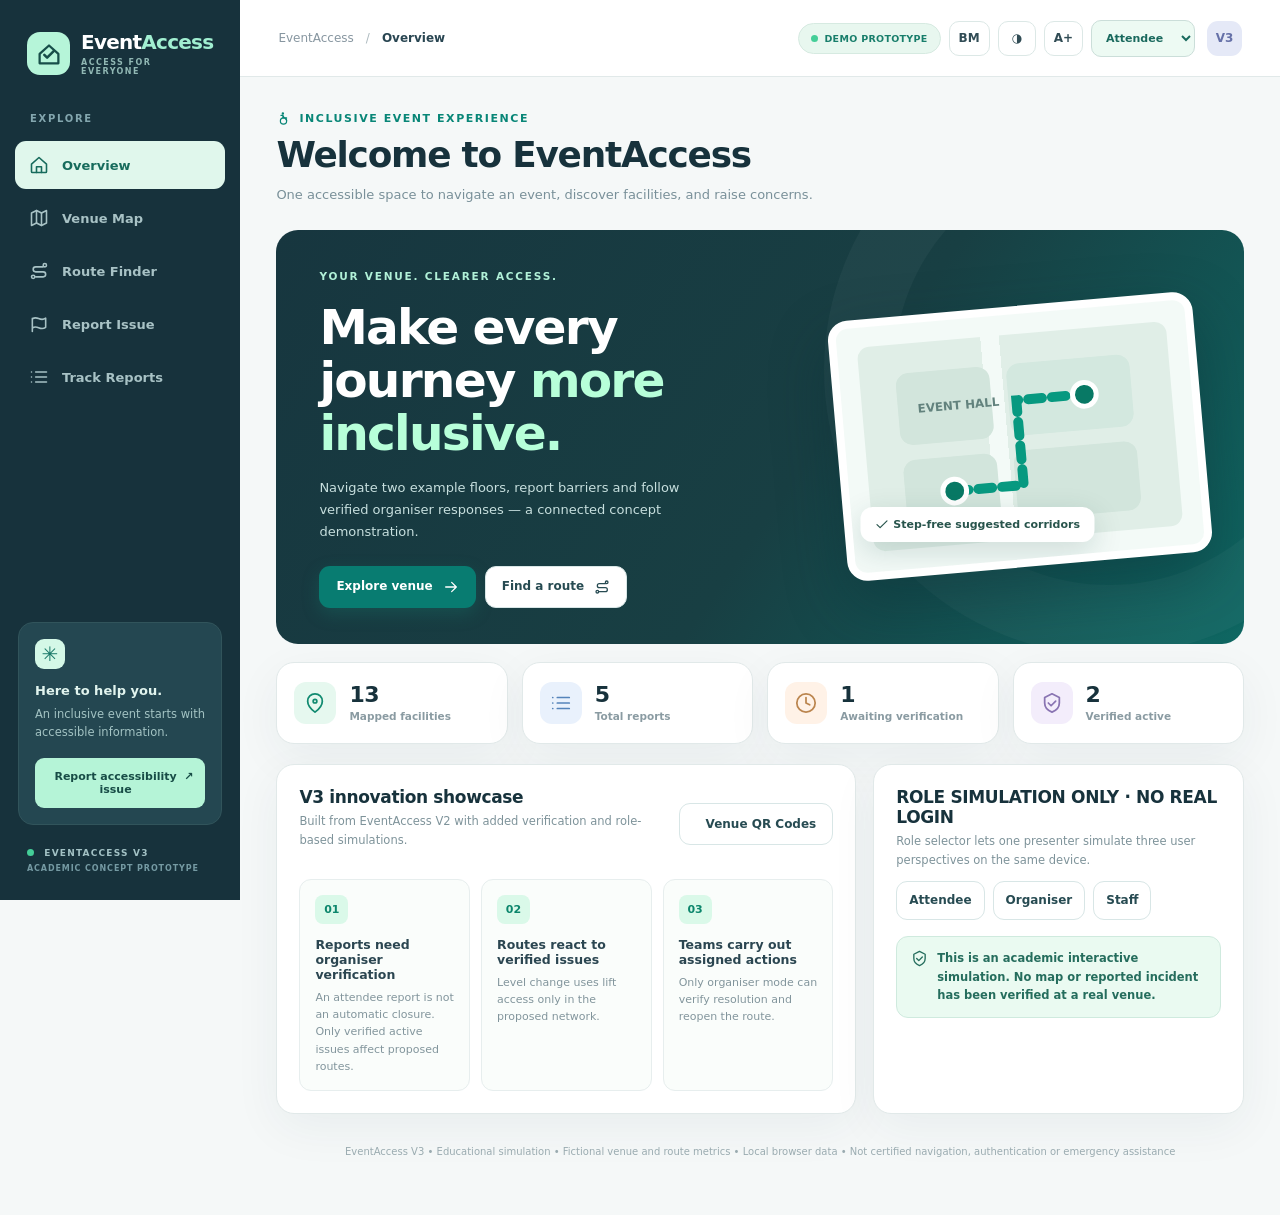
==== commit b15da43f: "Add files via upload" ====
--- a/index.html
+++ b/index.html
@@ -27,5 +27,7 @@
 <script src="app.js" defer></script>
 <script src="v3.js" defer></script>
 <script src="qr-live.js" defer></script>
+<script src="smart-urgency.js" defer></script>
+<script src="staff-alerts.js" defer></script>
 </body>
 </html>
--- a/styles.css
+++ b/styles.css
@@ -48,3 +48,75 @@
 .qr-live-actions .btn{padding:11px 13px;font-size:11px}
 .qr-live-body .tiny-note{margin-top:12px}
 @media(max-width:760px){.qr-live-body .qr-code{width:min(205px,74%)}.qr-live-actions .btn{white-space:normal;min-height:42px}}
+/* Smart Urgency Classification — transparent, reversible decision support, not an emergency score. */
+.urgency-adviser{border:1px solid #cde8e0;background:linear-gradient(145deg,#f1fbf6,#f8fcfb);border-radius:14px;padding:17px;margin:-3px 0 19px;box-shadow:inset 0 1px 0 #ffffffa1}
+.urgency-head{display:flex;align-items:center;gap:12px}
+.urgency-head-icon{display:grid;place-items:center;border-radius:11px;background:#d8f4e7;color:#087d6d;width:40px;height:40px;flex:none}
+.urgency-head h3{font-size:13px;font-weight:850;color:#21474b;letter-spacing:-.2px;margin:0}
+.urgency-head p{font-size:10px;color:#70938c;font-weight:650;margin:4px 0 0}
+.urgency-head .chip{margin-left:auto;align-self:flex-start}
+.urgency-rationale{font-size:12px;color:#456b6a;line-height:1.67;margin:12px 0 13px}
+.urgency-selection{display:flex;align-items:center;justify-content:space-between;gap:10px;font-size:11px;color:#1f7d67;font-weight:800;min-height:26px;flex-wrap:wrap}
+.urgency-use{border:1px solid #bce0d2;background:white;color:#077864;border-radius:9px;font-size:10px;font-weight:850;padding:7px 10px}
+.urgency-use[hidden]{display:none!important}
+.urgency-helper{font-size:10px;line-height:1.6;color:#6e9088;margin:14px 0 0;border-top:1px solid #d9ece5;padding-top:10px}
+.urgency-adviser.is-manual{border-color:#eed5ab;background:linear-gradient(135deg,#fffaf1,#fffdf9)}
+.urgency-adviser.is-manual .urgency-selection{color:#9c6d32}
+.urgency-review{background:#f7faf8;border:1px solid #d4e6e0;border-radius:12px;padding:15px;margin:0 0 18px}
+.urgency-review-heading{display:flex;gap:8px;align-items:center;color:#21584f;margin-bottom:13px;font-size:12px}
+.urgency-review-heading svg{color:#148a77}
+.urgency-review-comparison{display:grid;grid-template-columns:1fr 1fr;gap:10px;margin-bottom:10px}
+.urgency-review-comparison>div{display:flex;flex-direction:column;gap:7px;padding:11px;border:1px solid #dfece6;border-radius:10px;background:#fff}
+.urgency-review-comparison small{font-size:10px;color:#80959a}
+.urgency-review-comparison .chip{align-self:flex-start}
+.urgency-review .form-group{margin:13px 0 12px}
+.urgency-review-status{display:flex;gap:7px;align-items:center;color:#236b5b;font-size:11px;font-weight:800;margin-top:10px}
+.urgency-review-status svg{width:15px;height:15px}
+.urgency-dashboard-note{display:flex;align-items:center;flex-wrap:wrap;gap:10px;background:#fff9ee;border:1px solid #eddcb8;border-radius:12px;padding:13px 16px;margin:0 0 17px;color:#936d38;font-size:11px}
+.urgency-dashboard-note svg{width:18px;height:18px;flex:none}
+.urgency-dashboard-note strong{font-weight:850;font-size:12px}
+.urgency-dashboard-note span{color:#947d59}
+.urgency-track-summary{display:grid;grid-template-columns:1fr 1fr;gap:9px;margin:14px 0}
+.urgency-track-summary>div{font-size:10.5px;border:1px solid #e0ece7;background:#f5faf8;border-radius:10px;padding:10px;display:flex;flex-direction:column;gap:7px;color:#5b777b}
+.urgency-track-summary .chip{align-self:flex-start}
+body.contrast .urgency-adviser,body.contrast .urgency-review{border-color:#264d4a;background:white;color:#0c2423}
+body.contrast .urgency-rationale,body.contrast .urgency-helper{color:#274b48}
+@media(max-width:600px){.urgency-adviser{padding:13px}.urgency-review-comparison{gap:7px}.urgency-head{gap:9px}.urgency-head h3{font-size:12px}.urgency-track-summary{grid-template-columns:1fr 1fr}.urgency-dashboard-note{align-items:flex-start}.urgency-selection{font-size:10px}}
+/* High Urgency Staff Notification — browser-only role simulation. */
+.staff-notification-bell{border:1px solid #f0c9c0;background:#fff7f5;color:#aa413c;position:relative;width:38px;height:36px;flex:none;border-radius:11px;display:inline-flex;align-items:center;justify-content:center;transition:transform .17s,background .17s}
+.staff-notification-bell:hover{background:#ffedeb;transform:translateY(-1px)}
+.staff-notification-bell.has-unread{background:#b9463c;color:#fff;border-color:#ae3b32}
+.staff-notification-bell.has-unread svg{animation:eaBellShake 2.8s ease-in-out infinite}
+.staff-bell-count{position:absolute;right:-7px;top:-8px;border:2px solid #fff;background:#f2aa34;color:#442600;border-radius:99px;font-size:10px;font-weight:900;line-height:1;min-width:21px;height:21px;display:grid;place-items:center;padding:0 4px}
+.staff-alert-summary{display:flex;align-items:center;gap:15px;padding:15px 17px;margin:0 0 18px;background:#f1f9f6;border:1px solid #d4e9df;border-radius:14px}
+.staff-alert-summary.has-high{background:#fff4f1;border-color:#efc8bd}
+.staff-alert-icon{width:47px;height:47px;flex:none;display:grid;place-items:center;color:#b84639;background:#fde5de;border-radius:13px}
+.staff-alert-copy{flex:1;min-width:0}.staff-alert-copy strong{display:block;font-size:14px;font-weight:900;color:#8e392f}.staff-alert-copy p{font-size:10.5px;line-height:1.6;color:#8a625b;margin:5px 0 0}
+.staff-alert-summary .btn{min-height:39px}
+.staff-task-high{border:1.5px solid #e9b7ab!important;background:linear-gradient(140deg,#fff 0%,#fff8f6 100%)}
+.staff-task-high .report-id{display:inline-block;margin-right:8px}
+.staff-priority-chip{display:inline-flex;align-items:center;gap:5px;border-radius:99px;background:#fde4de;color:#ab4337;padding:6px 9px;font-size:10px;font-weight:900;letter-spacing:.4px}
+.staff-priority-chip svg{width:13px;height:13px}
+.staff-popup-header{display:flex;gap:13px;align-items:center;padding:0 0 15px;border-bottom:1px solid #f1d4ce}
+.staff-popup-symbol{width:47px;height:47px;border-radius:14px;background:#bb493c;color:#fff;display:grid;place-items:center;flex:none;animation:eaPulse 2.5s ease-in-out infinite}
+.staff-popup-header>div:nth-child(2){flex:1;min-width:0}
+.staff-popup-header .close-btn{flex:none}
+.staff-popup-eyebrow{font-size:10px;font-weight:900;color:#bd5547;letter-spacing:.8px}
+.staff-popup-header h3{font-size:21px;line-height:1.2;margin:5px 0 0;color:#632f2b;letter-spacing:-.4px}
+.staff-popup-lead{color:#896c69;font-size:12px;line-height:1.7;margin:16px 0 12px}
+.staff-popup-tasks{display:flex;flex-direction:column;gap:11px;max-height:min(43vh,330px);overflow-y:auto;overscroll-behavior:contain}
+.staff-popup-task{border:1px solid #eac7c0;border-radius:14px;background:#fffaf9;padding:14px}
+.staff-popup-taskhead{display:flex;align-items:center;justify-content:space-between;gap:8px;flex-wrap:wrap;margin-bottom:8px;color:#b34d41;font-size:11px}
+.staff-popup-location{display:block;font-size:14px;color:#543c37;line-height:1.3}
+.staff-popup-task p{color:#8c6b63;font-size:11.5px;line-height:1.65;margin:7px 0 14px}
+.staff-popup-footer{display:flex;align-items:center;justify-content:space-between;gap:9px;flex-wrap:wrap}
+.staff-popup-footer>span{display:flex;align-items:center;gap:5px;color:#288067;font-size:10.5px;font-weight:800}
+.staff-popup-footer .btn{font-size:11px;padding:10px 13px}
+.staff-popup-empty{text-align:center;padding:21px;color:#6d8482;background:#f5faf7;border-radius:12px;font-size:12px}
+.staff-popup-disclaimer{display:flex;align-items:flex-start;gap:8px;color:#8c726c;font-size:10px;line-height:1.6;border-top:1px solid #f3dfda;padding-top:12px;margin-top:14px}
+.staff-popup-disclaimer svg{flex:none;margin-top:1px}
+.staff-popup-actions{justify-content:flex-end;margin-top:13px}
+@keyframes eaPulse{0%,100%{box-shadow:0 0 0 0 rgba(185,73,60,.27)}50%{box-shadow:0 0 0 8px rgba(185,73,60,0)}}
+@keyframes eaBellShake{0%,8%,14%,100%{transform:rotate(0)}10%{transform:rotate(14deg)}12%{transform:rotate(-12deg)}}
+@media(max-width:760px){.staff-notification-bell{width:33px;height:32px;margin-right:2px}.staff-alert-summary{align-items:flex-start;flex-wrap:wrap;gap:10px;padding:12px}.staff-alert-icon{height:39px;width:39px}.staff-alert-copy{flex-basis:calc(100% - 53px)}.staff-alert-summary .btn{width:100%}.staff-popup-header{gap:10px}.staff-popup-header h3{font-size:18px}.staff-popup-symbol{height:40px;width:40px}.staff-popup-footer .btn{width:100%}}
+@media(prefers-reduced-motion:reduce){.staff-notification-bell.has-unread svg,.staff-popup-symbol{animation:none!important}}
